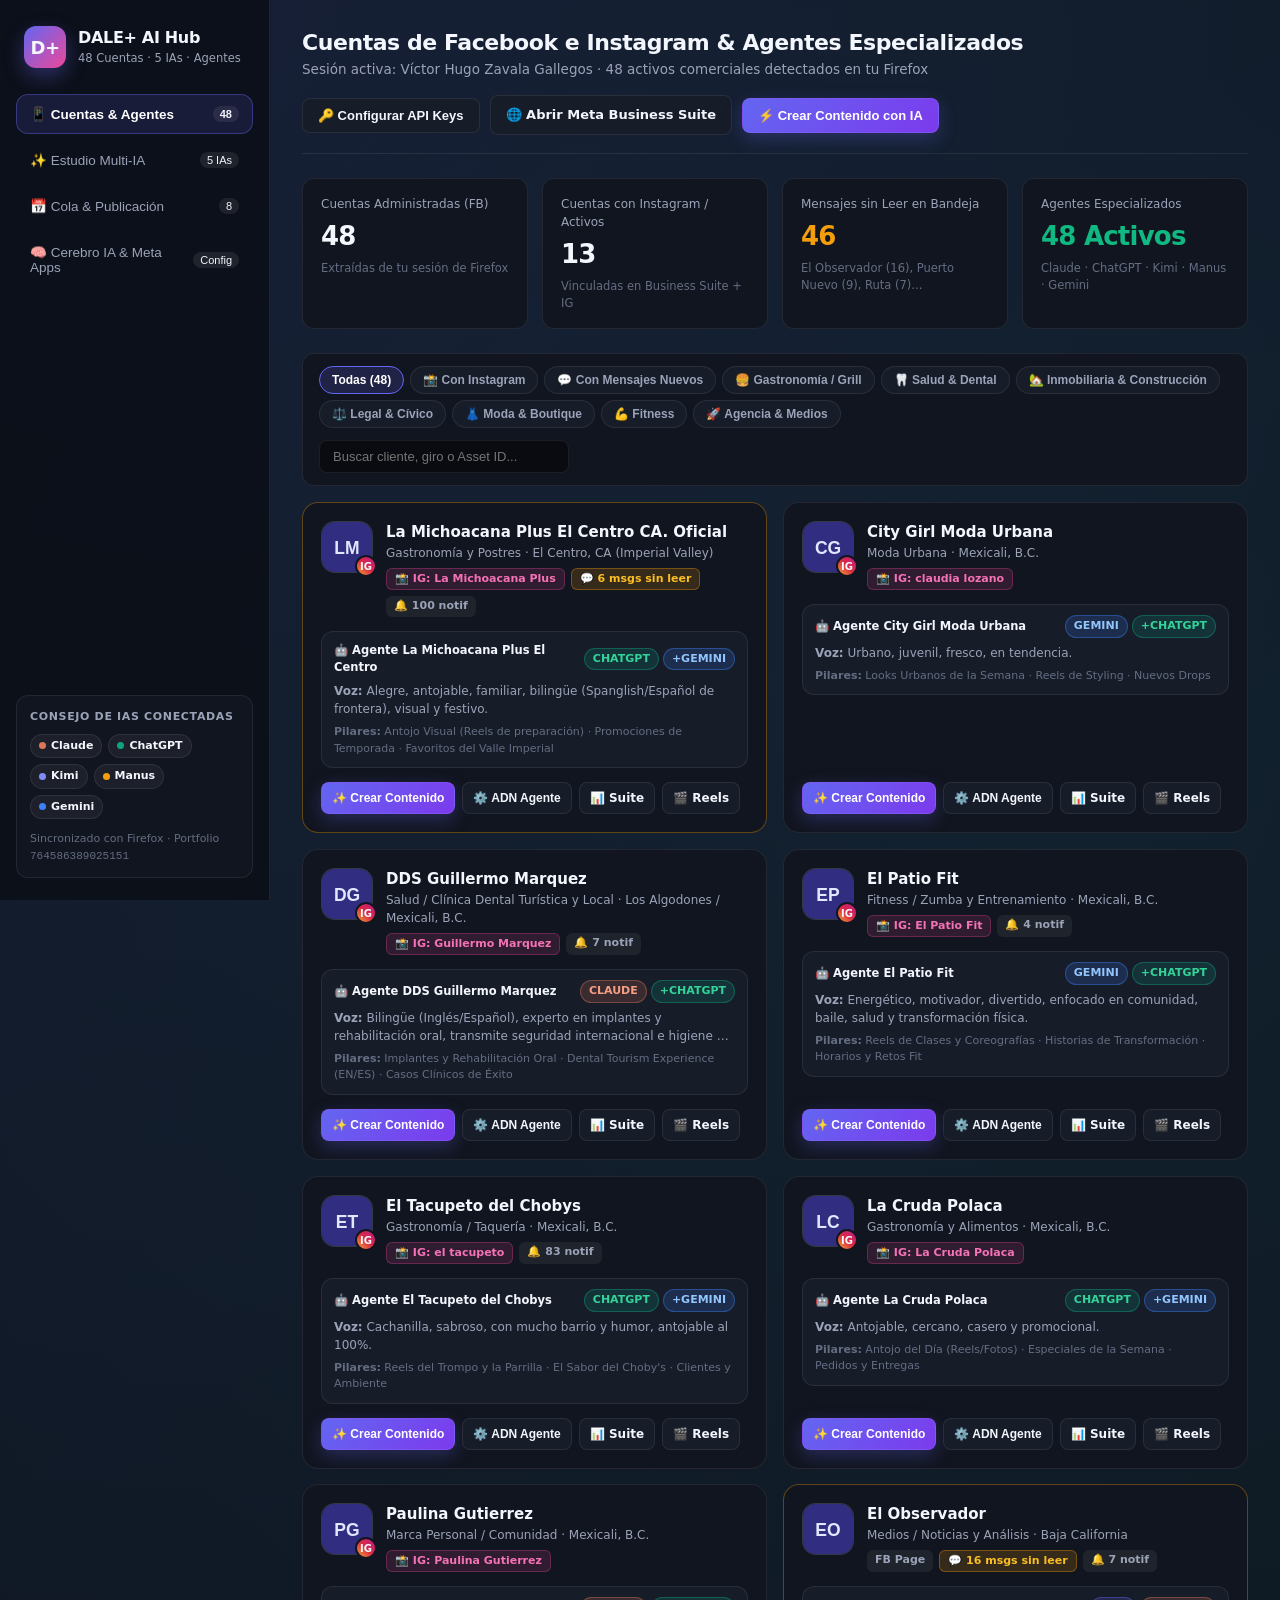
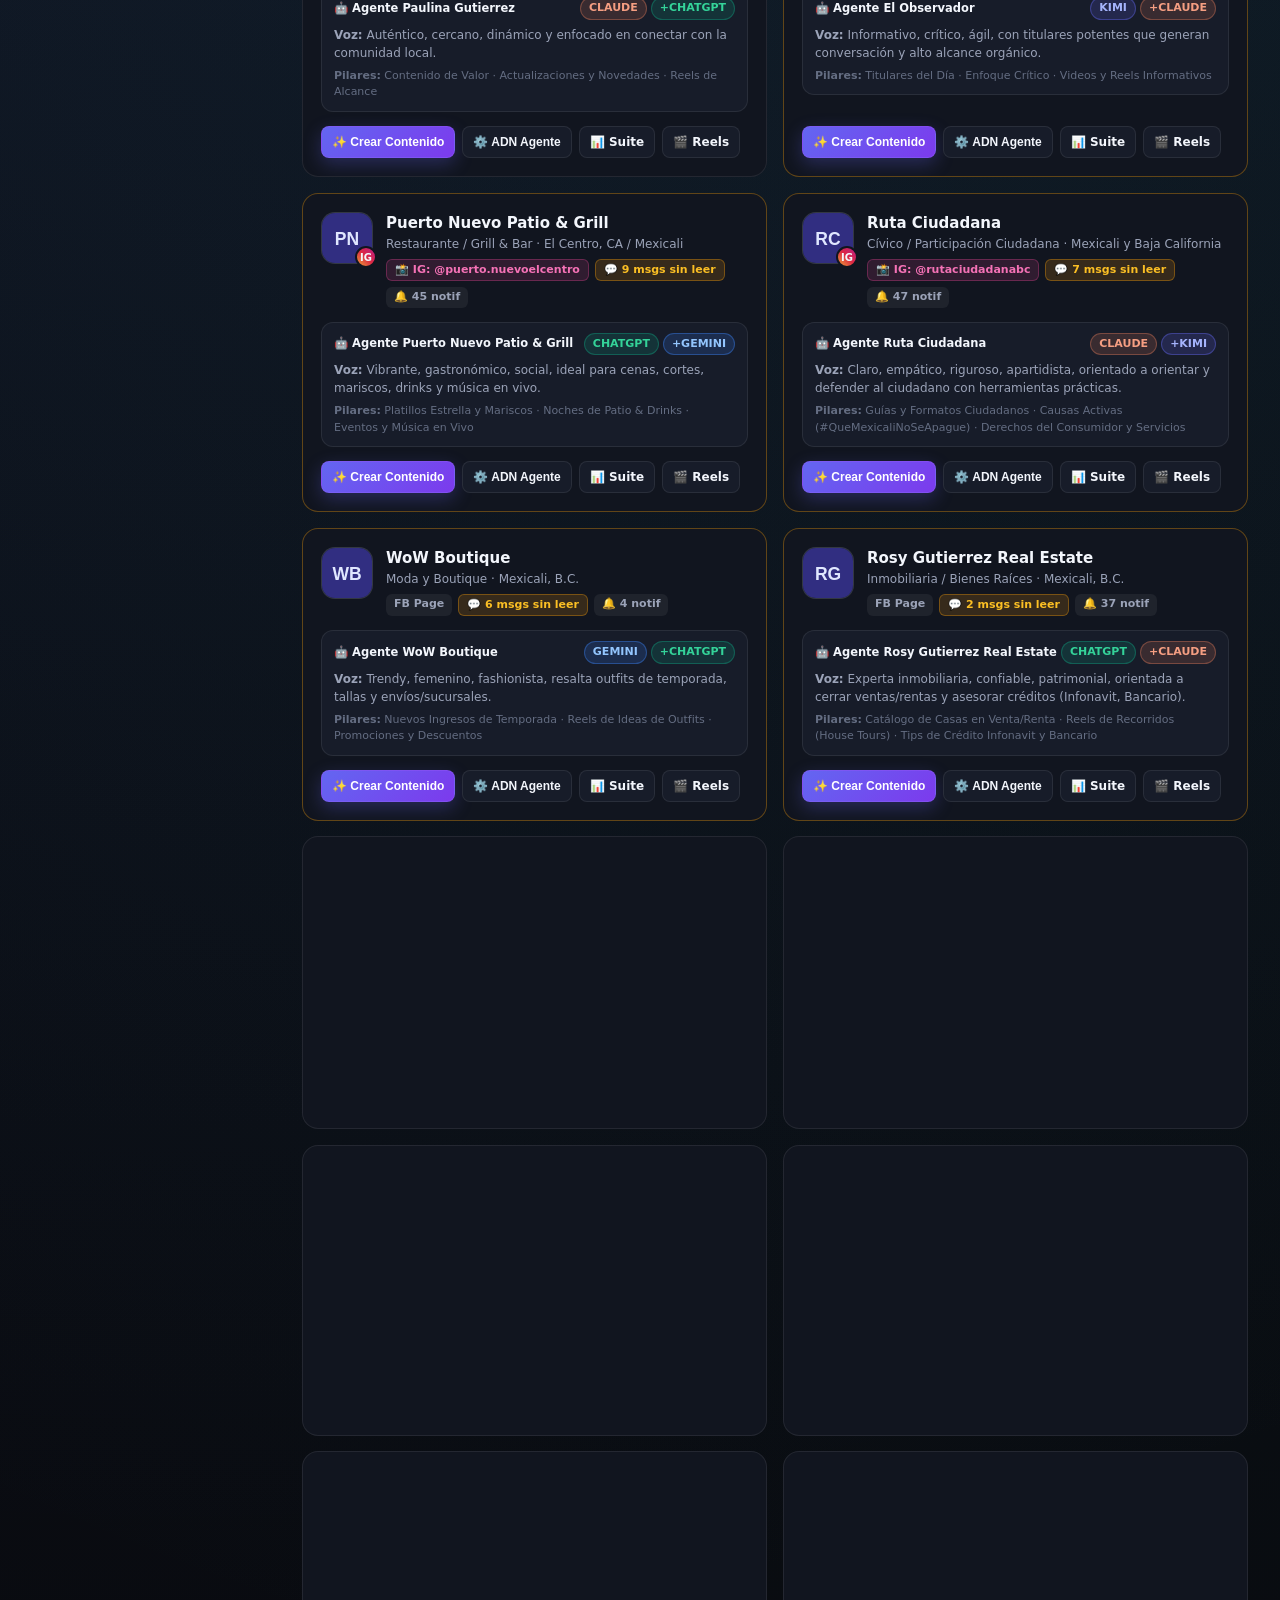
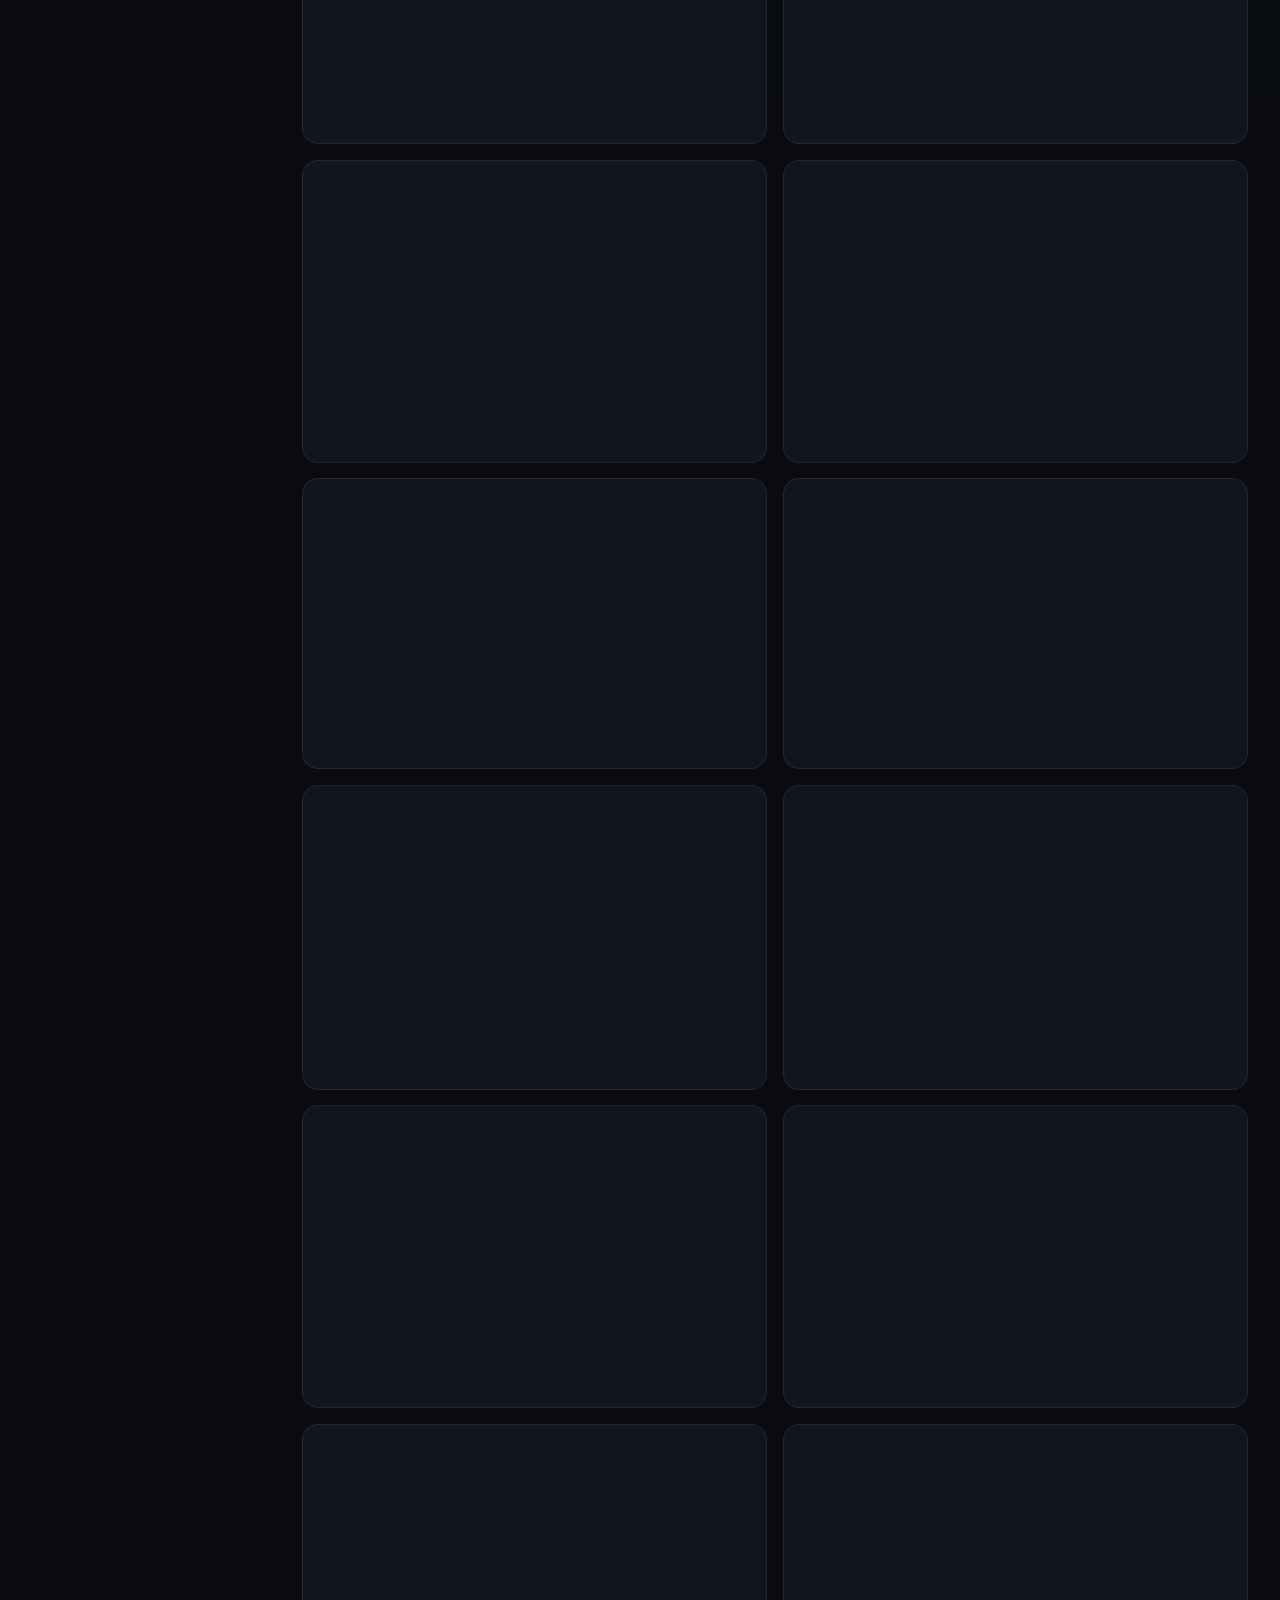
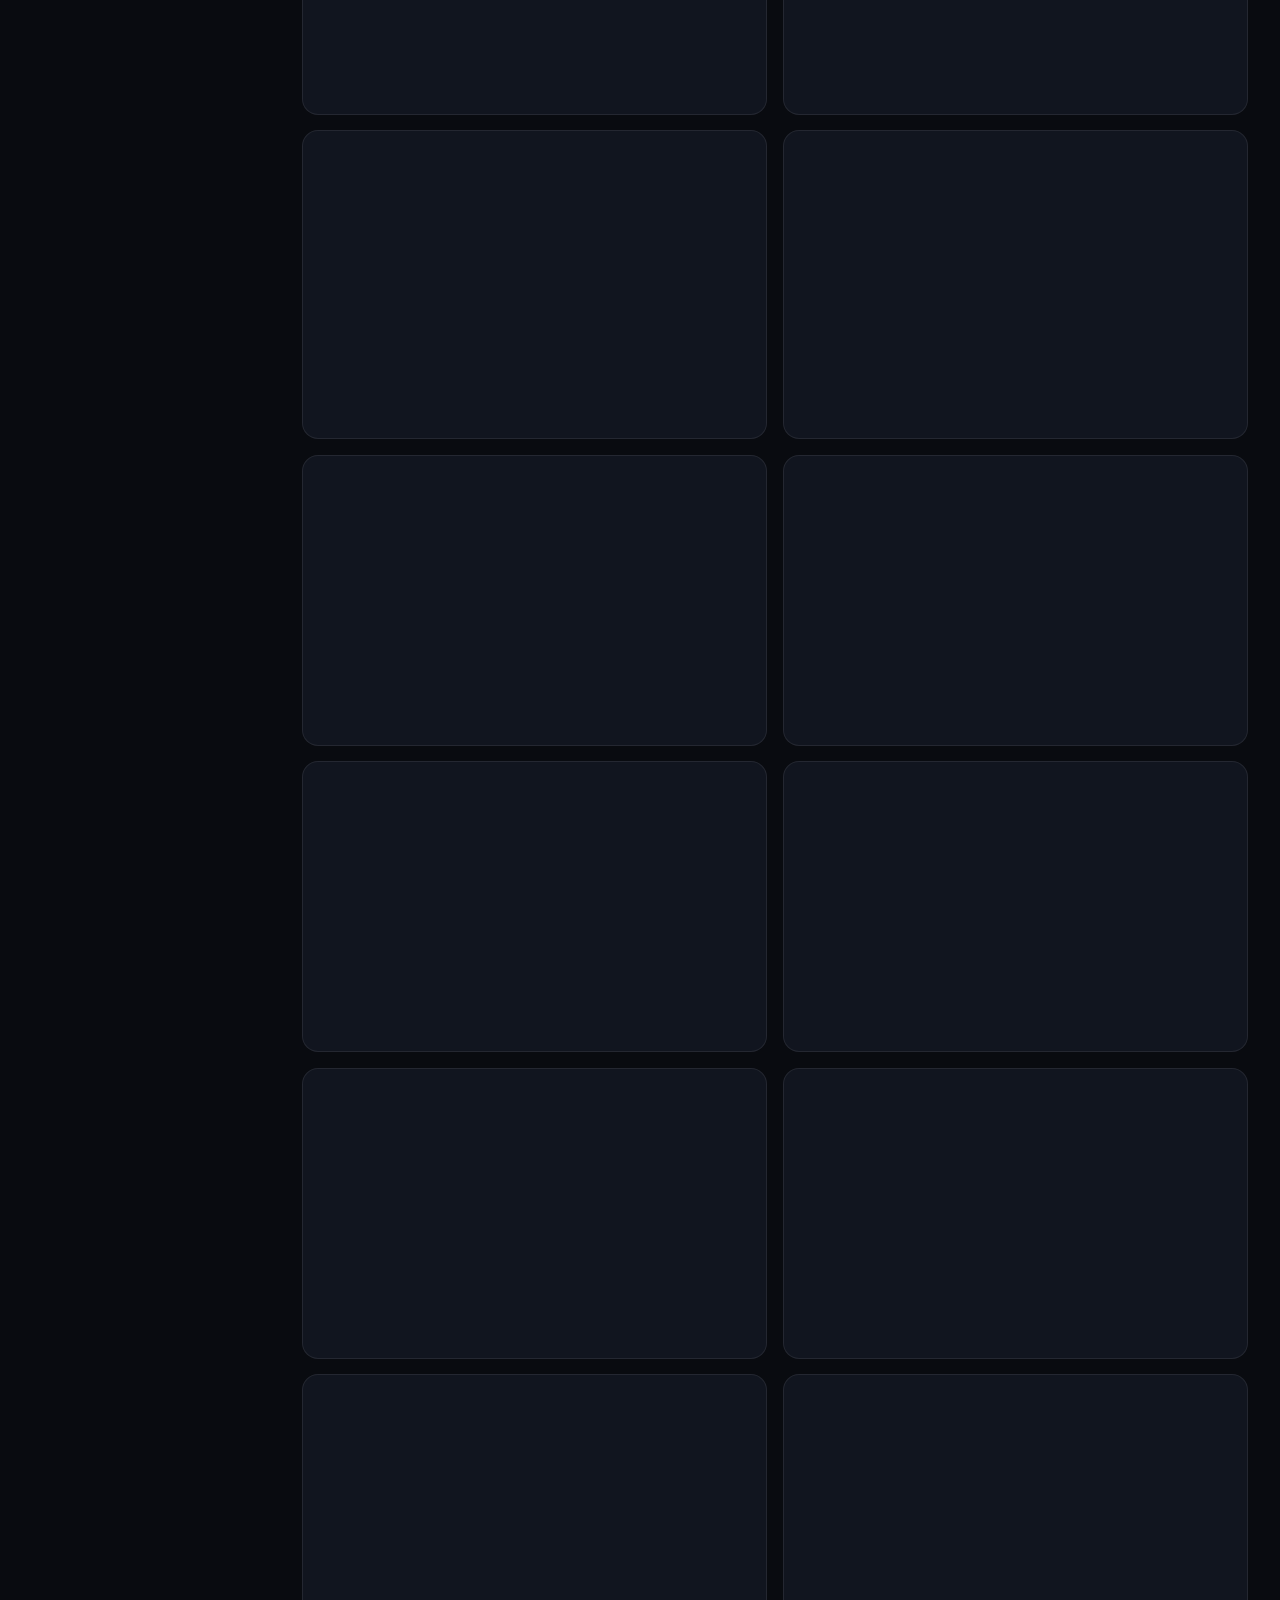
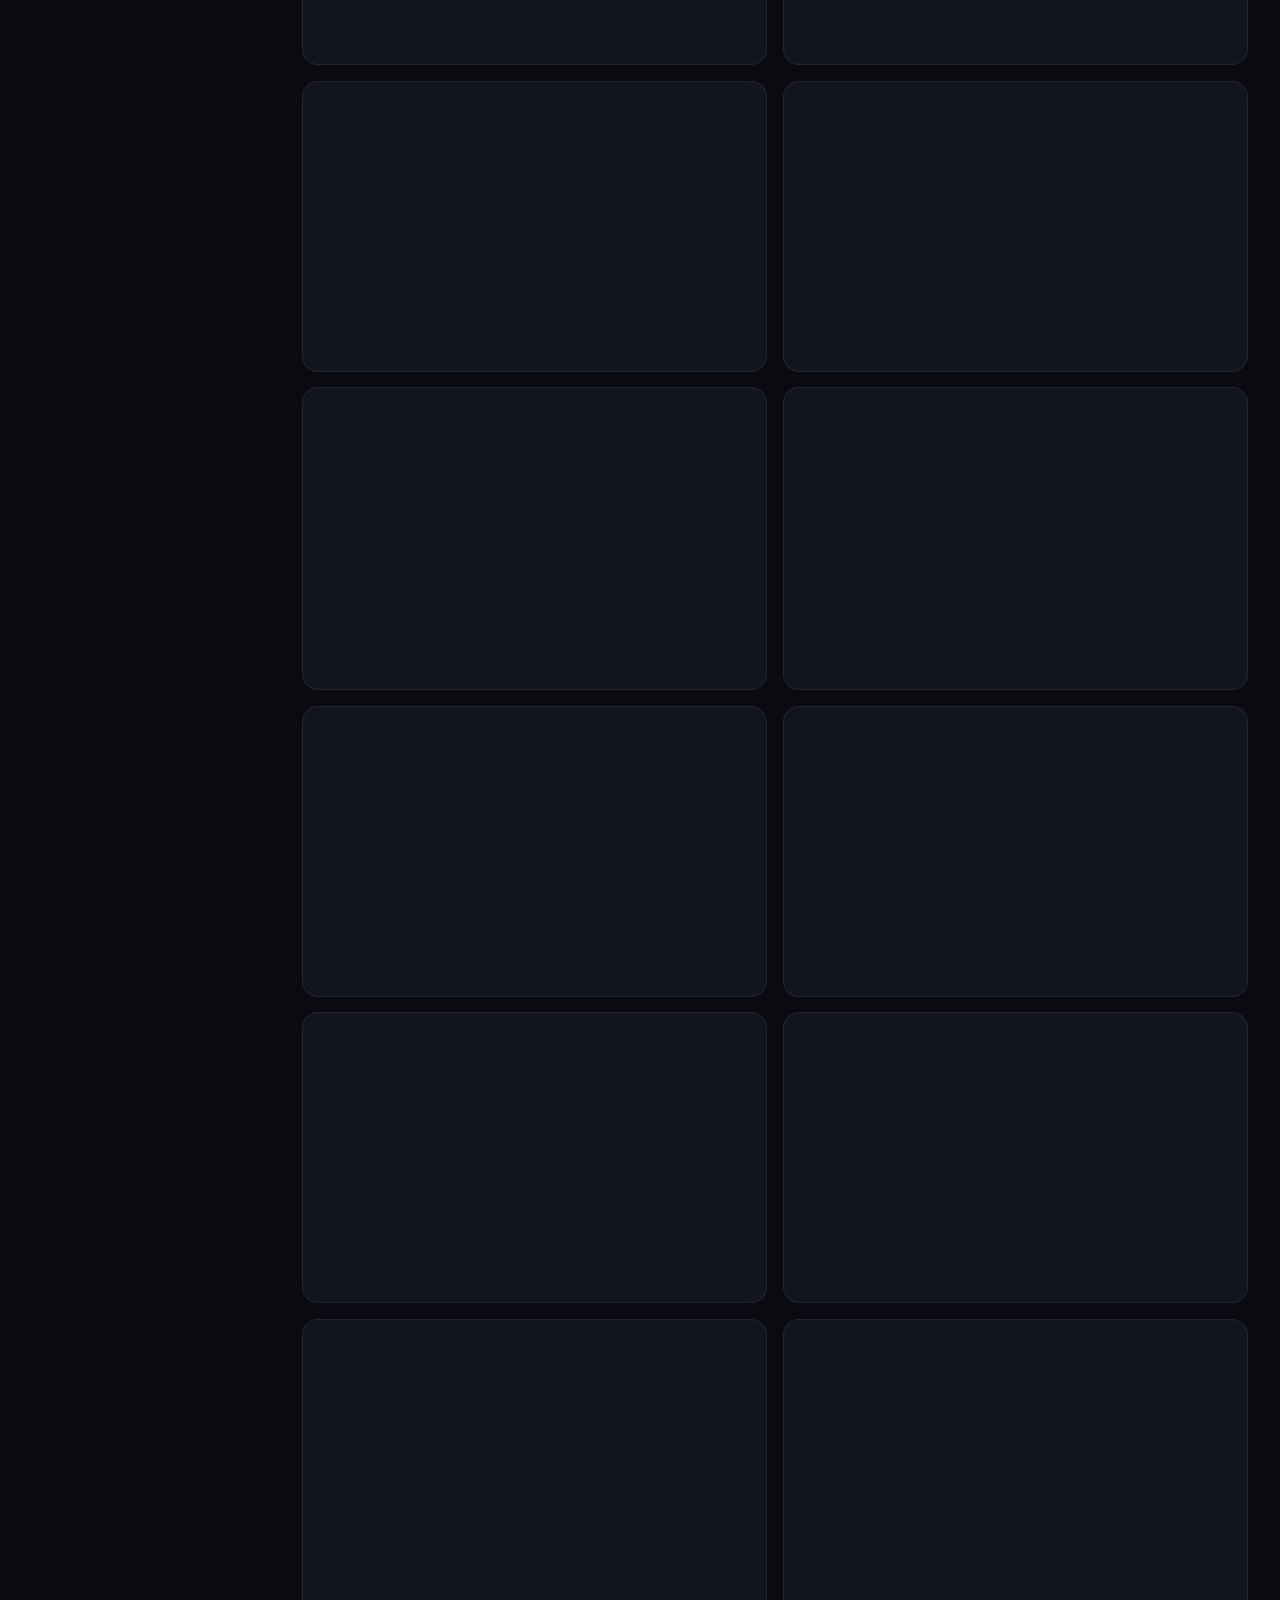
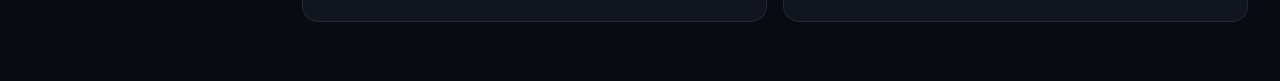
==== public/index.html @ 1f1a4750 "feat: DALE+ AI Command Center MVP (48 Meta accounts, 5 AIs, 85/15 design engine & Claude CLI)" ====
<!DOCTYPE html>
<html lang="es">
<head>
  <meta charset="UTF-8" />
  <meta name="viewport" content="width=device-width, initial-scale=1.0" />
  <title>DALE+ AI Command Center — Hub de Agentes & Meta Business Suite</title>
  <link rel="stylesheet" href="styles.css" />
</head>
<body>
  <div class="app-shell">
    <!-- Sidebar -->
    <aside class="sidebar">
      <div class="brand-header">
        <div class="brand-logo">D+</div>
        <div class="brand-title">
          <h1>DALE+ AI Hub</h1>
          <p>48 Cuentas · 5 IAs · Agentes</p>
        </div>
      </div>

      <nav class="nav-menu" aria-label="Navegación Principal">
        <button class="nav-btn active" data-tab="accounts">
          <span>📱 Cuentas & Agentes</span>
          <span class="nav-badge" id="nav-count-clients">48</span>
        </button>
        <button class="nav-btn" data-tab="studio">
          <span>✨ Estudio Multi-IA</span>
          <span class="nav-badge">5 IAs</span>
        </button>
        <button class="nav-btn" data-tab="queue">
          <span>📅 Cola & Publicación</span>
          <span class="nav-badge" id="nav-count-posts">6</span>
        </button>
        <button class="nav-btn" data-tab="ai-hub">
          <span>🧠 Cerebro IA & Meta Apps</span>
          <span class="nav-badge">Config</span>
        </button>
      </nav>

      <div class="ai-status-box">
        <div class="ai-status-title">Consejo de IAs Conectadas</div>
        <div class="ai-pill-list">
          <span class="ai-mini-pill"><span class="dot" style="background: var(--ai-claude)"></span>Claude</span>
          <span class="ai-mini-pill"><span class="dot" style="background: var(--ai-chatgpt)"></span>ChatGPT</span>
          <span class="ai-mini-pill"><span class="dot" style="background: var(--ai-kimi)"></span>Kimi</span>
          <span class="ai-mini-pill"><span class="dot" style="background: var(--ai-manus)"></span>Manus</span>
          <span class="ai-mini-pill"><span class="dot" style="background: var(--ai-gemini)"></span>Gemini</span>
        </div>
        <div style="font-size: 11px; color: var(--text-muted); margin-top: 4px;">
          Sincronizado con Firefox · Portfolio <code>764586389025151</code>
        </div>
      </div>
    </aside>

    <!-- Main Content -->
    <main class="main-area">
      <header class="topbar">
        <div class="topbar-info">
          <h2 id="view-title">Cuentas de Facebook e Instagram & Agentes Especializados</h2>
          <p id="view-subtitle">Sesión activa: Víctor Hugo Zavala Gallegos · 48 activos comerciales detectados en tu Firefox</p>
        </div>
        <div class="topbar-actions">
          <button class="btn" id="btn-open-keys">🔑 Configurar API Keys</button>
          <a class="btn" href="https://business.facebook.com/latest/home?asset_id=251061751421746" target="_blank" rel="noopener">
            🌐 Abrir Meta Business Suite
          </a>
          <button class="btn btn-primary" id="btn-quick-create">⚡ Crear Contenido con IA</button>
        </div>
      </header>

      <!-- KPI Summary -->
      <section class="kpi-grid" aria-label="Métricas del Portafolio">
        <div class="kpi-card">
          <span class="kpi-label">Cuentas Administradas (FB)</span>
          <span class="kpi-value" id="kpi-total-clients">48</span>
          <span class="kpi-sub">Extraídas de tu sesión de Firefox</span>
        </div>
        <div class="kpi-card">
          <span class="kpi-label">Cuentas con Instagram / Activos</span>
          <span class="kpi-value" id="kpi-ig-clients">14</span>
          <span class="kpi-sub">Vinculadas en Business Suite + IG</span>
        </div>
        <div class="kpi-card">
          <span class="kpi-label">Mensajes sin Leer en Bandeja</span>
          <span class="kpi-value" style="color: var(--accent-amber);" id="kpi-unseen-msgs">46</span>
          <span class="kpi-sub">El Observador (16), Puerto Nuevo (9), Ruta (7)...</span>
        </div>
        <div class="kpi-card">
          <span class="kpi-label">Agentes Especializados</span>
          <span class="kpi-value" style="color: var(--accent-emerald);">48 Activos</span>
          <span class="kpi-sub">Claude · ChatGPT · Kimi · Manus · Gemini</span>
        </div>
      </section>

      <!-- VIEW 1: ACCOUNTS & AGENTS -->
      <section id="tab-accounts" class="tab-view">
        <div class="filter-bar">
          <div class="filter-pills" id="category-filters">
            <button class="chip active" data-filter="all">Todas (48)</button>
            <button class="chip" data-filter="ig">📸 Con Instagram</button>
            <button class="chip" data-filter="msgs">💬 Con Mensajes Nuevos</button>
            <button class="chip" data-filter="Gastronomía">🍔 Gastronomía / Grill</button>
            <button class="chip" data-filter="Salud">🦷 Salud & Dental</button>
            <button class="chip" data-filter="Inmobiliaria">🏡 Inmobiliaria & Construcción</button>
            <button class="chip" data-filter="Legal">⚖️ Legal & Cívico</button>
            <button class="chip" data-filter="Moda">👗 Moda & Boutique</button>
            <button class="chip" data-filter="Fitness">💪 Fitness</button>
            <button class="chip" data-filter="Agencia">🚀 Agencia & Medios</button>
          </div>
          <input type="search" id="client-search" class="search-input" placeholder="Buscar cliente, giro o Asset ID..." />
        </div>

        <div class="clients-grid" id="clients-grid" style="margin-top: 16px;"></div>
      </section>

      <!-- VIEW 2: MULTI-AI STUDIO -->
      <section id="tab-studio" class="tab-view hidden">
        <div class="studio-grid">
          <div class="panel">
            <h3>🤖 Orquestador de Contenido Multi-Agente</h3>
            <p style="font-size: 13px; color: var(--text-secondary);">
              Cada cliente tiene su propio agente con memoria de marca, tono de voz, público en Mexicali / Imperial Valley / BC y asignación de IA líder.
            </p>

            <div class="form-group">
              <label for="studio-client-select">1. Selecciona el Cliente / Cuenta de Destino</label>
              <select id="studio-client-select" class="form-control"></select>
            </div>

            <div id="studio-agent-dna" class="agent-strip"></div>

            <div style="display: grid; grid-template-columns: 1fr 1fr; gap: 12px;">
              <div class="form-group">
                <label for="studio-ai-select">2. Motor de IA / Modo de Trabajo</label>
                <select id="studio-ai-select" class="form-control">
                  <option value="council">🌟 Consejo de las 5 IAs (Claude + ChatGPT + Kimi + Manus + Gemini)</option>
                  <option value="claude">🟠 Claude (Storytelling, Legal, Salud & Cívico)</option>
                  <option value="chatgpt">🟢 ChatGPT (Ventas Directas, Promos & Meta Ads)</option>
                  <option value="kimi">🟣 Kimi (Investigación Local, Datos & Noticias)</option>
                  <option value="manus">🟡 Manus (Ejecución Autónoma & Secuencias)</option>
                  <option value="gemini">🔵 Gemini (Guion de Reels, Dirección Visual & Multimodal)</option>
                </select>
              </div>
              <div class="form-group">
                <label for="studio-format-select">3. Formato de Publicación</label>
                <select id="studio-format-select" class="form-control">
                  <option value="Reel + Post">🎬 Reel Vertical (9:16) + Copy FB/IG</option>
                  <option value="Carrusel Educativo">📑 Carrusel Educativo (4:5)</option>
                  <option value="Post de Venta Directa">🔥 Post de Venta Directa + CTA</option>
                  <option value="Campaña Meta Ads">📣 Anuncio Meta Ads (Alto CTR)</option>
                  <option value="Historia Interactiva">📲 Secuencia de 3 Historias</option>
                </select>
              </div>
            </div>

            <div class="form-group">
              <label for="studio-topic-input">4. Tema, Promoción o Instrucción para el Agente (Opcional)</label>
              <textarea id="studio-topic-input" class="form-control" placeholder="Ej: Promoción 2x1 en mangonadas hoy en El Centro CA, o Guía sobre apagones en Mexicali, o Casa en venta con crédito Infonavit... (Si lo dejas vacío, el agente elegirá un pilar estratégico automáticamente)"></textarea>
            </div>

            <div style="display: flex; flex-wrap: wrap; gap: 10px;">
              <button class="btn btn-primary" id="btn-generate-post">✨ Generar Publicación con Agente</button>
              <button class="btn btn-emerald" id="btn-generate-week">📅 Generar Parrilla Semanal (5 Posts)</button>
              <button class="btn" id="btn-edit-current-agent">⚙️ Editar ADN de este Agente</button>
            </div>
          </div>

          <!-- Live Preview Panel -->
          <div class="panel" id="studio-preview-panel">
            <h3>👁️ Vista Previa & Aportación de las 5 IAs</h3>
            <div id="studio-preview-content" style="display: flex; flex-direction: column; gap: 14px;">
              <p style="color: var(--text-secondary); font-size: 13.5px;">
                Selecciona un cliente y haz clic en <strong>"Generar Publicación con Agente"</strong> para ver la propuesta completa de copy, guion visual y desglose del Consejo de las 5 IAs.
              </p>
            </div>
          </div>
        </div>
      </section>

      <!-- VIEW 3: QUEUE & PUBLISHING KANBAN -->
      <section id="tab-queue" class="tab-view hidden">
        <div class="filter-bar" style="margin-bottom: 16px;">
          <div>
            <strong>Flujo de Aprobación y Publicación Directa en Meta Business Suite</strong>
            <p style="font-size: 12px; color: var(--text-secondary);">
              Revisa los contenidos creados por tus agentes, aprueba en 1 clic o abre el compositor directo de Facebook/Instagram con el copy copiado.
            </p>
          </div>
          <select id="queue-client-filter" class="form-control" style="min-width: 240px;">
            <option value="all">Todos los Clientes (48)</option>
          </select>
        </div>

        <div class="kanban-board" id="kanban-board"></div>
      </section>

      <!-- VIEW 4: AI BRAIN & META APPS -->
      <section id="tab-ai-hub" class="tab-view hidden">
        <div class="studio-grid">
          <div class="panel">
            <h3>🧠 Arquitectura de tus 5 IAs</h3>
            <p style="font-size: 13px; color: var(--text-secondary);">
              Cada IA tiene un rol especializado dentro de tu agencia y colabora con los 48 agentes de clientes.
            </p>
            <div id="ai-engines-list" style="display: flex; flex-direction: column; gap: 12px;"></div>
          </div>

          <div class="panel">
            <h3>🌐 Apps de Meta for Developers & Business Portfolio (Firefox)</h3>
            <p style="font-size: 13px; color: var(--text-secondary);">
              Detectamos estas aplicaciones vinculadas a tu Business Manager (<code>764586389025151</code>) y cuenta publicitaria (<code>345341053347300</code>):
            </p>
            <div id="meta-apps-list" style="display: flex; flex-direction: column; gap: 10px;"></div>
          </div>
        </div>
      </section>
    </main>
  </div>

  <!-- MODAL 1: EDIT CLIENT AGENT DNA -->
  <dialog id="modal-agent" class="modal" closedby="any">
    <form method="dialog" id="form-agent" style="display: flex; flex-direction: column; gap: 14px;">
      <div style="display: flex; justify-content: space-between; align-items: center;">
        <h3 id="modal-agent-title">Configurar Agente Especializado</h3>
        <button type="button" class="btn btn-sm" id="btn-close-agent-modal">✕</button>
      </div>
      <input type="hidden" id="edit-agent-client-id" />

      <div style="display: grid; grid-template-columns: 1fr 1fr; gap: 12px;">
        <div class="form-group">
          <label for="edit-agent-primary-ai">IA Principal del Agente</label>
          <select id="edit-agent-primary-ai" class="form-control">
            <option value="claude">Claude (Anthropic)</option>
            <option value="chatgpt">ChatGPT (OpenAI)</option>
            <option value="kimi">Kimi (Moonshot AI)</option>
            <option value="manus">Manus (Autónomo)</option>
            <option value="gemini">Gemini (Google Core)</option>
          </select>
        </div>
        <div class="form-group">
          <label for="edit-agent-secondary-ai">IA de Apoyo / Co-Piloto</label>
          <select id="edit-agent-secondary-ai" class="form-control">
            <option value="gemini">Gemini (Google Core)</option>
            <option value="claude">Claude (Anthropic)</option>
            <option value="chatgpt">ChatGPT (OpenAI)</option>
            <option value="kimi">Kimi (Moonshot AI)</option>
            <option value="manus">Manus (Autónomo)</option>
          </select>
        </div>
      </div>

      <div class="form-group">
        <label for="edit-agent-voice">Tono de Voz y Personalidad de Marca</label>
        <input type="text" id="edit-agent-voice" class="form-control" />
      </div>

      <div class="form-group">
        <label for="edit-agent-audience">Público Objetivo y Plaza</label>
        <input type="text" id="edit-agent-audience" class="form-control" />
      </div>

      <div class="form-group">
        <label for="edit-agent-pillars">Pilares de Contenido (separados por coma)</label>
        <input type="text" id="edit-agent-pillars" class="form-control" />
      </div>

      <div class="form-group">
        <label for="edit-agent-cta">Llamado a la Acción (CTA) por Defecto</label>
        <input type="text" id="edit-agent-cta" class="form-control" />
      </div>

      <div class="form-group">
        <label for="edit-agent-prompt">System Prompt del Agente (Instrucción Maestra)</label>
        <textarea id="edit-agent-prompt" class="form-control"></textarea>
      </div>

      <div style="display: flex; justify-content: flex-end; gap: 10px; margin-top: 6px;">
        <button type="button" class="btn" id="btn-cancel-agent">Cancelar</button>
        <button type="submit" class="btn btn-primary">💾 Guardar Especialización del Agente</button>
      </div>
    </form>
  </dialog>

  <!-- MODAL 2: API KEYS CONFIGURATION -->
  <dialog id="modal-keys" class="modal" closedby="any">
    <form method="dialog" id="form-keys" style="display: flex; flex-direction: column; gap: 14px;">
      <div style="display: flex; justify-content: space-between; align-items: center;">
        <h3>🔑 Conectar API Keys (Claude, ChatGPT, Kimi, Manus, Gemini & Meta)</h3>
        <button type="button" class="btn btn-sm" id="btn-close-keys-modal">✕</button>
      </div>
      <p style="font-size: 12.5px; color: var(--text-secondary);">
        El MVP ya incluye generación inteligente pre-entrenada para tus 48 cuentas. Si agregas tus llaves API aquí, el servidor hará llamadas en vivo a cada modelo y a Meta Graph API.
      </p>

      <div class="form-group">
        <label for="key-claude">Claude API Key (<code>ANTHROPIC_API_KEY</code>)</label>
        <input type="password" id="key-claude" class="form-control" placeholder="sk-ant-api03-..." />
      </div>
      <div class="form-group">
        <label for="key-openai">ChatGPT / OpenAI API Key (<code>OPENAI_API_KEY</code>)</label>
        <input type="password" id="key-openai" class="form-control" placeholder="sk-proj-..." />
      </div>
      <div class="form-group">
        <label for="key-kimi">Kimi / Moonshot AI Key (<code>MOONSHOT_API_KEY</code>)</label>
        <input type="password" id="key-kimi" class="form-control" placeholder="sk-..." />
      </div>
      <div class="form-group">
        <label for="key-gemini">Google Gemini API Key (<code>GEMINI_API_KEY</code>)</label>
        <input type="password" id="key-gemini" class="form-control" placeholder="AIzaSy..." />
      </div>
      <div class="form-group">
        <label for="key-manus">Manus API / Webhook URL (<code>MANUS_API_KEY</code>)</label>
        <input type="password" id="key-manus" class="form-control" placeholder="manus-..." />
      </div>
      <div class="form-group">
        <label for="key-meta">Meta Graph API System User / Page Token (<code>META_ACCESS_TOKEN</code>)</label>
        <input type="password" id="key-meta" class="form-control" placeholder="EAAN..." />
      </div>

      <div style="display: flex; justify-content: flex-end; gap: 10px; margin-top: 6px;">
        <button type="button" class="btn" id="btn-cancel-keys">Cerrar</button>
        <button type="submit" class="btn btn-primary">💾 Guardar Credenciales Localmente</button>
      </div>
    </form>
  </dialog>

  <div id="toast" class="toast hidden"></div>
  <script src="data_bundle.js"></script>
  <script src="app.js"></script>
</body>
</html>
---- public/styles.css ----
:root {
  color-scheme: dark;
  --bg-base: #090b10;
  --bg-surface: #11151f;
  --bg-elevated: #171c29;
  --bg-glass: rgba(23, 28, 41, 0.82);
  --border-subtle: rgba(255, 255, 255, 0.08);
  --border-highlight: rgba(99, 102, 241, 0.45);
  --text-primary: #f3f6fc;
  --text-secondary: #9ba3b8;
  --text-muted: #646d82;
  --accent-primary: #6366f1;
  --accent-secondary: #8b5cf6;
  --accent-emerald: #10b981;
  --accent-amber: #f59e0b;
  --accent-rose: #f43f5e;
  --accent-sky: #0ea5e9;
  --ai-claude: #d97757;
  --ai-chatgpt: #10a37f;
  --ai-kimi: #818cf8;
  --ai-manus: #f59e0b;
  --ai-gemini: #3b82f6;
  --radius-sm: 8px;
  --radius-md: 12px;
  --radius-lg: 16px;
  --shadow-lg: 0 18px 40px -12px rgba(0, 0, 0, 0.65);
}

* {
  box-sizing: border-box;
  margin: 0;
  padding: 0;
}

body {
  font-family: -apple-system, BlinkMacSystemFont, "SF Pro Display", "Inter", system-ui, sans-serif;
  background: radial-gradient(circle at 15% 0%, rgba(99, 102, 241, 0.14), transparent 40%),
              radial-gradient(circle at 85% 10%, rgba(16, 163, 127, 0.10), transparent 35%),
              var(--bg-base);
  color: var(--text-primary);
  min-height: 100vh;
  line-height: 1.5;
  overflow-x: hidden;
}

/* Layout Shell */
.app-shell {
  display: grid;
  grid-template-columns: 270px 1fr;
  min-height: 100vh;
}

@media (max-width: 980px) {
  .app-shell {
    grid-template-columns: 1fr;
  }
}

/* Sidebar */
.sidebar {
  background: rgba(13, 16, 24, 0.92);
  border-right: 1px solid var(--border-subtle);
  padding: 22px 16px;
  display: flex;
  flex-direction: column;
  gap: 22px;
  position: sticky;
  top: 0;
  height: 100vh;
}

.brand-header {
  display: flex;
  align-items: center;
  gap: 12px;
  padding: 4px 8px;
}

.brand-logo {
  width: 42px;
  height: 42px;
  border-radius: 12px;
  background: linear-gradient(135deg, #6366f1, #ec4899);
  display: grid;
  place-items: center;
  font-weight: 800;
  font-size: 18px;
  letter-spacing: -0.5px;
  box-shadow: 0 8px 20px rgba(99, 102, 241, 0.35);
}

.brand-title h1 {
  font-size: 16px;
  font-weight: 700;
  letter-spacing: -0.02em;
}

.brand-title p {
  font-size: 11.5px;
  color: var(--text-secondary);
}

.nav-menu {
  display: flex;
  flex-direction: column;
  gap: 6px;
}

.nav-btn {
  display: flex;
  align-items: center;
  justify-content: space-between;
  gap: 10px;
  width: 100%;
  padding: 11px 13px;
  border-radius: var(--radius-md);
  border: 1px solid transparent;
  background: transparent;
  color: var(--text-secondary);
  font-size: 13.5px;
  font-weight: 500;
  cursor: pointer;
  transition: all 0.18s ease;
  text-align: left;
}

.nav-btn:hover {
  background: rgba(255, 255, 255, 0.04);
  color: var(--text-primary);
}

.nav-btn.active {
  background: rgba(99, 102, 241, 0.15);
  color: #fff;
  border-color: rgba(99, 102, 241, 0.4);
  font-weight: 600;
}

.nav-badge {
  font-size: 11px;
  padding: 2px 7px;
  border-radius: 99px;
  background: rgba(255, 255, 255, 0.08);
  color: var(--text-primary);
}

.ai-status-box {
  margin-top: auto;
  background: var(--bg-surface);
  border: 1px solid var(--border-subtle);
  border-radius: var(--radius-md);
  padding: 13px;
  display: flex;
  flex-direction: column;
  gap: 8px;
}

.ai-status-title {
  font-size: 11px;
  text-transform: uppercase;
  letter-spacing: 0.06em;
  color: var(--text-secondary);
  font-weight: 700;
}

.ai-pill-list {
  display: flex;
  flex-wrap: wrap;
  gap: 6px;
}

.ai-mini-pill {
  display: inline-flex;
  align-items: center;
  gap: 5px;
  font-size: 11px;
  padding: 3px 8px;
  border-radius: 99px;
  background: rgba(255, 255, 255, 0.05);
  border: 1px solid rgba(255, 255, 255, 0.08);
  font-weight: 600;
}

.dot {
  width: 7px;
  height: 7px;
  border-radius: 50%;
}

/* Main Content */
.main-area {
  padding: 26px 32px 60px;
  display: flex;
  flex-direction: column;
  gap: 24px;
  max-width: 1520px;
}

.topbar {
  display: flex;
  flex-wrap: wrap;
  align-items: center;
  justify-content: space-between;
  gap: 16px;
  padding-bottom: 18px;
  border-bottom: 1px solid var(--border-subtle);
}

.topbar-info h2 {
  font-size: 22px;
  font-weight: 700;
  letter-spacing: -0.02em;
}

.topbar-info p {
  color: var(--text-secondary);
  font-size: 13.5px;
}

.topbar-actions {
  display: flex;
  align-items: center;
  gap: 10px;
}

/* Buttons */
.btn {
  display: inline-flex;
  align-items: center;
  justify-content: center;
  gap: 7px;
  padding: 9px 15px;
  border-radius: var(--radius-sm);
  font-size: 13px;
  font-weight: 600;
  border: 1px solid var(--border-subtle);
  background: var(--bg-elevated);
  color: var(--text-primary);
  cursor: pointer;
  text-decoration: none;
  transition: all 0.16s ease;
}

.btn:hover {
  border-color: rgba(255, 255, 255, 0.22);
  transform: translateY(-1px);
}

.btn-primary {
  background: linear-gradient(135deg, #6366f1, #7c3aed);
  border-color: rgba(139, 92, 246, 0.5);
  color: #fff;
  box-shadow: 0 6px 18px rgba(99, 102, 241, 0.28);
}

.btn-primary:hover {
  filter: brightness(1.08);
}

.btn-emerald {
  background: rgba(16, 185, 129, 0.16);
  border-color: rgba(16, 185, 129, 0.4);
  color: #34d399;
}

.btn-sm {
  padding: 6px 10px;
  font-size: 12px;
}

/* KPI Grid */
.kpi-grid {
  display: grid;
  grid-template-columns: repeat(auto-fit, minmax(210px, 1fr));
  gap: 14px;
}

.kpi-card {
  background: var(--bg-surface);
  border: 1px solid var(--border-subtle);
  border-radius: var(--radius-md);
  padding: 16px 18px;
  display: flex;
  flex-direction: column;
  gap: 4px;
}

.kpi-label {
  font-size: 12px;
  color: var(--text-secondary);
  font-weight: 500;
}

.kpi-value {
  font-size: 26px;
  font-weight: 800;
  letter-spacing: -0.03em;
}

.kpi-sub {
  font-size: 11.5px;
  color: var(--text-muted);
}

/* Filter Bar */
.filter-bar {
  display: flex;
  flex-wrap: wrap;
  align-items: center;
  justify-content: space-between;
  gap: 12px;
  background: var(--bg-surface);
  border: 1px solid var(--border-subtle);
  padding: 12px 16px;
  border-radius: var(--radius-md);
}

.filter-pills {
  display: flex;
  flex-wrap: wrap;
  gap: 6px;
}

.chip {
  padding: 6px 12px;
  border-radius: 99px;
  font-size: 12px;
  font-weight: 600;
  border: 1px solid var(--border-subtle);
  background: var(--bg-elevated);
  color: var(--text-secondary);
  cursor: pointer;
  transition: all 0.15s ease;
}

.chip:hover,
.chip.active {
  background: rgba(99, 102, 241, 0.18);
  color: #fff;
  border-color: var(--accent-primary);
}

.search-input {
  background: var(--bg-base);
  border: 1px solid var(--border-subtle);
  color: var(--text-primary);
  padding: 8px 13px;
  border-radius: var(--radius-sm);
  font-size: 13px;
  min-width: 250px;
}

/* Clients Grid with Container Queries & Content Visibility */
.clients-grid {
  display: grid;
  grid-template-columns: repeat(auto-fill, minmax(335px, 1fr));
  gap: 16px;
}

.client-card {
  container-type: inline-size;
  content-visibility: auto;
  contain-intrinsic-size: 260px;
  background: var(--bg-surface);
  border: 1px solid var(--border-subtle);
  border-radius: var(--radius-lg);
  padding: 18px;
  display: flex;
  flex-direction: column;
  gap: 14px;
  transition: border-color 0.2s ease, transform 0.2s ease;
}

.client-card:hover {
  border-color: rgba(99, 102, 241, 0.45);
  transform: translateY(-2px);
}

.client-card:has(.msg-alert) {
  border-color: rgba(245, 158, 11, 0.35);
}

.client-top {
  display: flex;
  align-items: flex-start;
  gap: 13px;
}

.avatar-wrap {
  position: relative;
  width: 52px;
  height: 52px;
  flex-shrink: 0;
}

.client-avatar {
  width: 52px;
  height: 52px;
  border-radius: 14px;
  object-fit: cover;
  background: var(--bg-elevated);
  border: 1px solid rgba(255, 255, 255, 0.12);
}

.ig-sub-avatar {
  position: absolute;
  bottom: -4px;
  right: -4px;
  width: 22px;
  height: 22px;
  border-radius: 50%;
  border: 2px solid var(--bg-surface);
  background: linear-gradient(45deg, #f09433, #e6683c, #dc2743, #cc2366, #bc1888);
  display: grid;
  place-items: center;
  font-size: 10px;
  font-weight: 700;
}

.client-meta {
  flex: 1;
  min-width: 0;
}

.client-name {
  font-size: 15px;
  font-weight: 700;
  white-space: nowrap;
  overflow: hidden;
  text-overflow: ellipsis;
}

.client-cat {
  font-size: 12px;
  color: var(--text-secondary);
}

.badge-row {
  display: flex;
  flex-wrap: wrap;
  gap: 6px;
  margin-top: 6px;
}

.tag {
  font-size: 11px;
  font-weight: 600;
  padding: 2px 8px;
  border-radius: 6px;
  background: rgba(255, 255, 255, 0.06);
  color: var(--text-secondary);
}

.tag.ig-linked {
  background: rgba(236, 72, 153, 0.14);
  color: #f472b6;
  border: 1px solid rgba(236, 72, 153, 0.3);
}

.tag.msg-alert {
  background: rgba(245, 158, 11, 0.16);
  color: #fbbf24;
  border: 1px solid rgba(245, 158, 11, 0.35);
}

.agent-strip {
  background: var(--bg-elevated);
  border: 1px solid var(--border-subtle);
  border-radius: var(--radius-md);
  padding: 10px 12px;
  display: flex;
  flex-direction: column;
  gap: 6px;
}

.agent-strip-header {
  display: flex;
  align-items: center;
  justify-content: space-between;
  font-size: 11.5px;
  font-weight: 700;
}

.agent-voice-preview {
  font-size: 12px;
  color: var(--text-secondary);
  display: -webkit-box;
  -webkit-line-clamp: 2;
  -webkit-box-orient: vertical;
  overflow: hidden;
}

.ai-badge {
  display: inline-flex;
  align-items: center;
  gap: 4px;
  padding: 2px 8px;
  border-radius: 99px;
  font-size: 11px;
  font-weight: 700;
  text-transform: uppercase;
}

.ai-claude { background: rgba(217, 119, 87, 0.18); color: #f59e82; border: 1px solid rgba(217, 119, 87, 0.4); }
.ai-chatgpt { background: rgba(16, 163, 127, 0.18); color: #34d399; border: 1px solid rgba(16, 163, 127, 0.4); }
.ai-kimi { background: rgba(99, 102, 241, 0.18); color: #a5b4fc; border: 1px solid rgba(99, 102, 241, 0.4); }
.ai-manus { background: rgba(245, 158, 11, 0.18); color: #fcd34d; border: 1px solid rgba(245, 158, 11, 0.4); }
.ai-gemini { background: rgba(59, 130, 246, 0.18); color: #93c5fd; border: 1px solid rgba(59, 130, 246, 0.4); }

.card-actions {
  display: flex;
  flex-wrap: wrap;
  gap: 7px;
  margin-top: auto;
}

/* Studio Layout */
.studio-grid {
  display: grid;
  grid-template-columns: 1.05fr 1fr;
  gap: 22px;
}

@media (max-width: 1100px) {
  .studio-grid {
    grid-template-columns: 1fr;
  }
}

.panel {
  background: var(--bg-surface);
  border: 1px solid var(--border-subtle);
  border-radius: var(--radius-lg);
  padding: 22px;
  display: flex;
  flex-direction: column;
  gap: 16px;
}

.panel h3 {
  font-size: 16.5px;
  font-weight: 700;
}

.form-group {
  display: flex;
  flex-direction: column;
  gap: 6px;
}

.form-group label {
  font-size: 12.5px;
  font-weight: 600;
  color: var(--text-secondary);
}

.form-control {
  background: var(--bg-base);
  border: 1px solid var(--border-subtle);
  border-radius: var(--radius-sm);
  padding: 10px 12px;
  color: var(--text-primary);
  font-size: 13.5px;
  font-family: inherit;
}

textarea.form-control {
  min-height: 110px;
  resize: vertical;
}

.council-box {
  background: var(--bg-elevated);
  border: 1px solid var(--border-subtle);
  border-radius: var(--radius-md);
  padding: 14px;
  display: flex;
  flex-direction: column;
  gap: 8px;
}

.council-item {
  display: flex;
  align-items: flex-start;
  gap: 8px;
  font-size: 12.5px;
  color: var(--text-secondary);
}

/* Kanban Queue */
.kanban-board {
  display: grid;
  grid-template-columns: repeat(auto-fit, minmax(310px, 1fr));
  gap: 16px;
}

.kanban-col {
  background: var(--bg-surface);
  border: 1px solid var(--border-subtle);
  border-radius: var(--radius-lg);
  padding: 16px;
  display: flex;
  flex-direction: column;
  gap: 12px;
}

.kanban-col-header {
  display: flex;
  align-items: center;
  justify-content: space-between;
  font-size: 13.5px;
  font-weight: 700;
  padding-bottom: 10px;
  border-bottom: 1px solid var(--border-subtle);
}

.post-card {
  background: var(--bg-elevated);
  border: 1px solid var(--border-subtle);
  border-radius: var(--radius-md);
  padding: 14px;
  display: flex;
  flex-direction: column;
  gap: 10px;
}

.post-copy-preview {
  font-size: 12.5px;
  color: var(--text-primary);
  white-space: pre-wrap;
  background: rgba(0, 0, 0, 0.25);
  padding: 10px;
  border-radius: var(--radius-sm);
  max-height: 180px;
  overflow-y: auto;
}

/* Native <dialog> with @starting-style */
dialog.modal {
  margin: auto;
  width: min(680px, 92vw);
  background: var(--bg-surface);
  color: var(--text-primary);
  border: 1px solid var(--border-highlight);
  border-radius: var(--radius-lg);
  padding: 24px;
  box-shadow: var(--shadow-lg);
  opacity: 1;
  transform: scale(1);
  transition: opacity 0.2s ease, transform 0.2s ease, display 0.2s allow-discrete;
}

@starting-style {
  dialog.modal[open] {
    opacity: 0;
    transform: scale(0.96);
  }
}

dialog.modal::backdrop {
  background: rgba(5, 7, 12, 0.72);
  backdrop-filter: blur(5px);
}

.hidden {
  display: none !important;
}

.toast {
  position: fixed;
  bottom: 24px;
  right: 24px;
  background: #1e293b;
  border: 1px solid var(--accent-primary);
  color: #fff;
  padding: 12px 18px;
  border-radius: var(--radius-md);
  box-shadow: var(--shadow-lg);
  font-size: 13.5px;
  font-weight: 600;
  z-index: 9999;
}
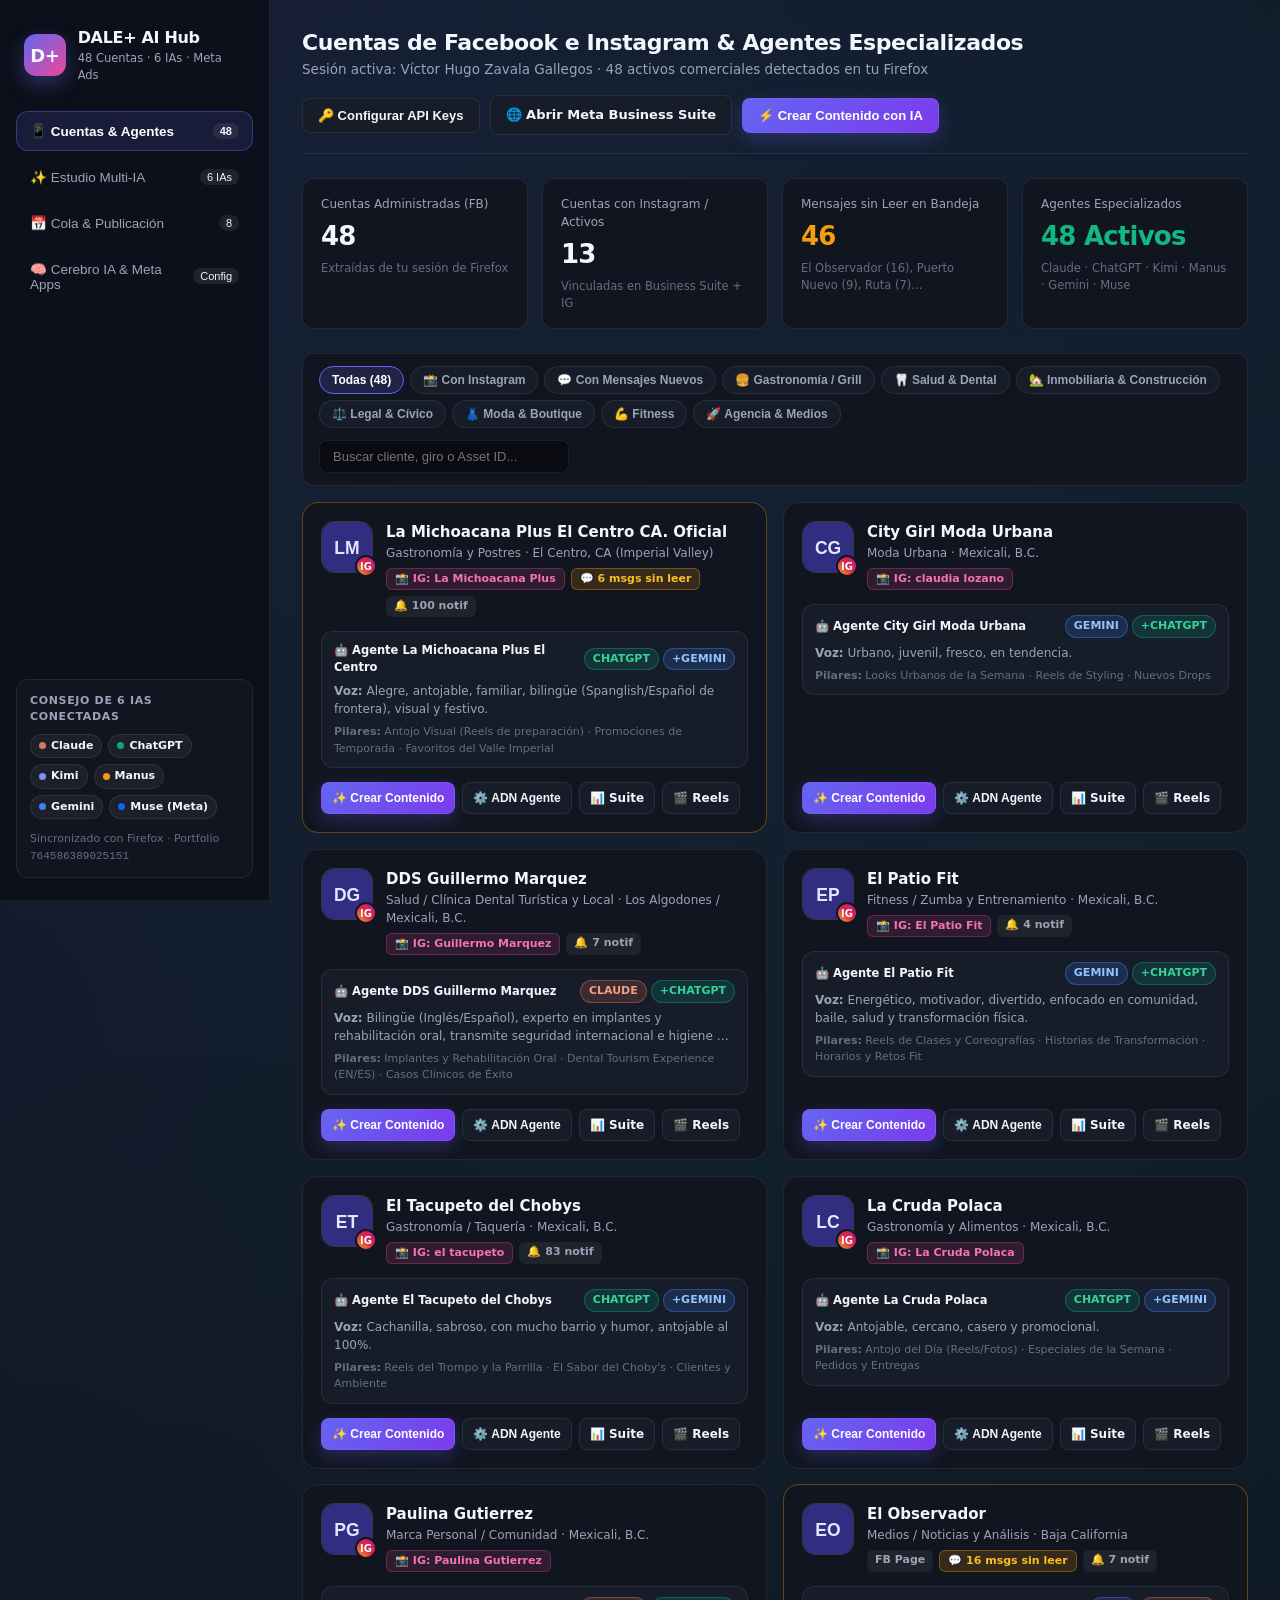
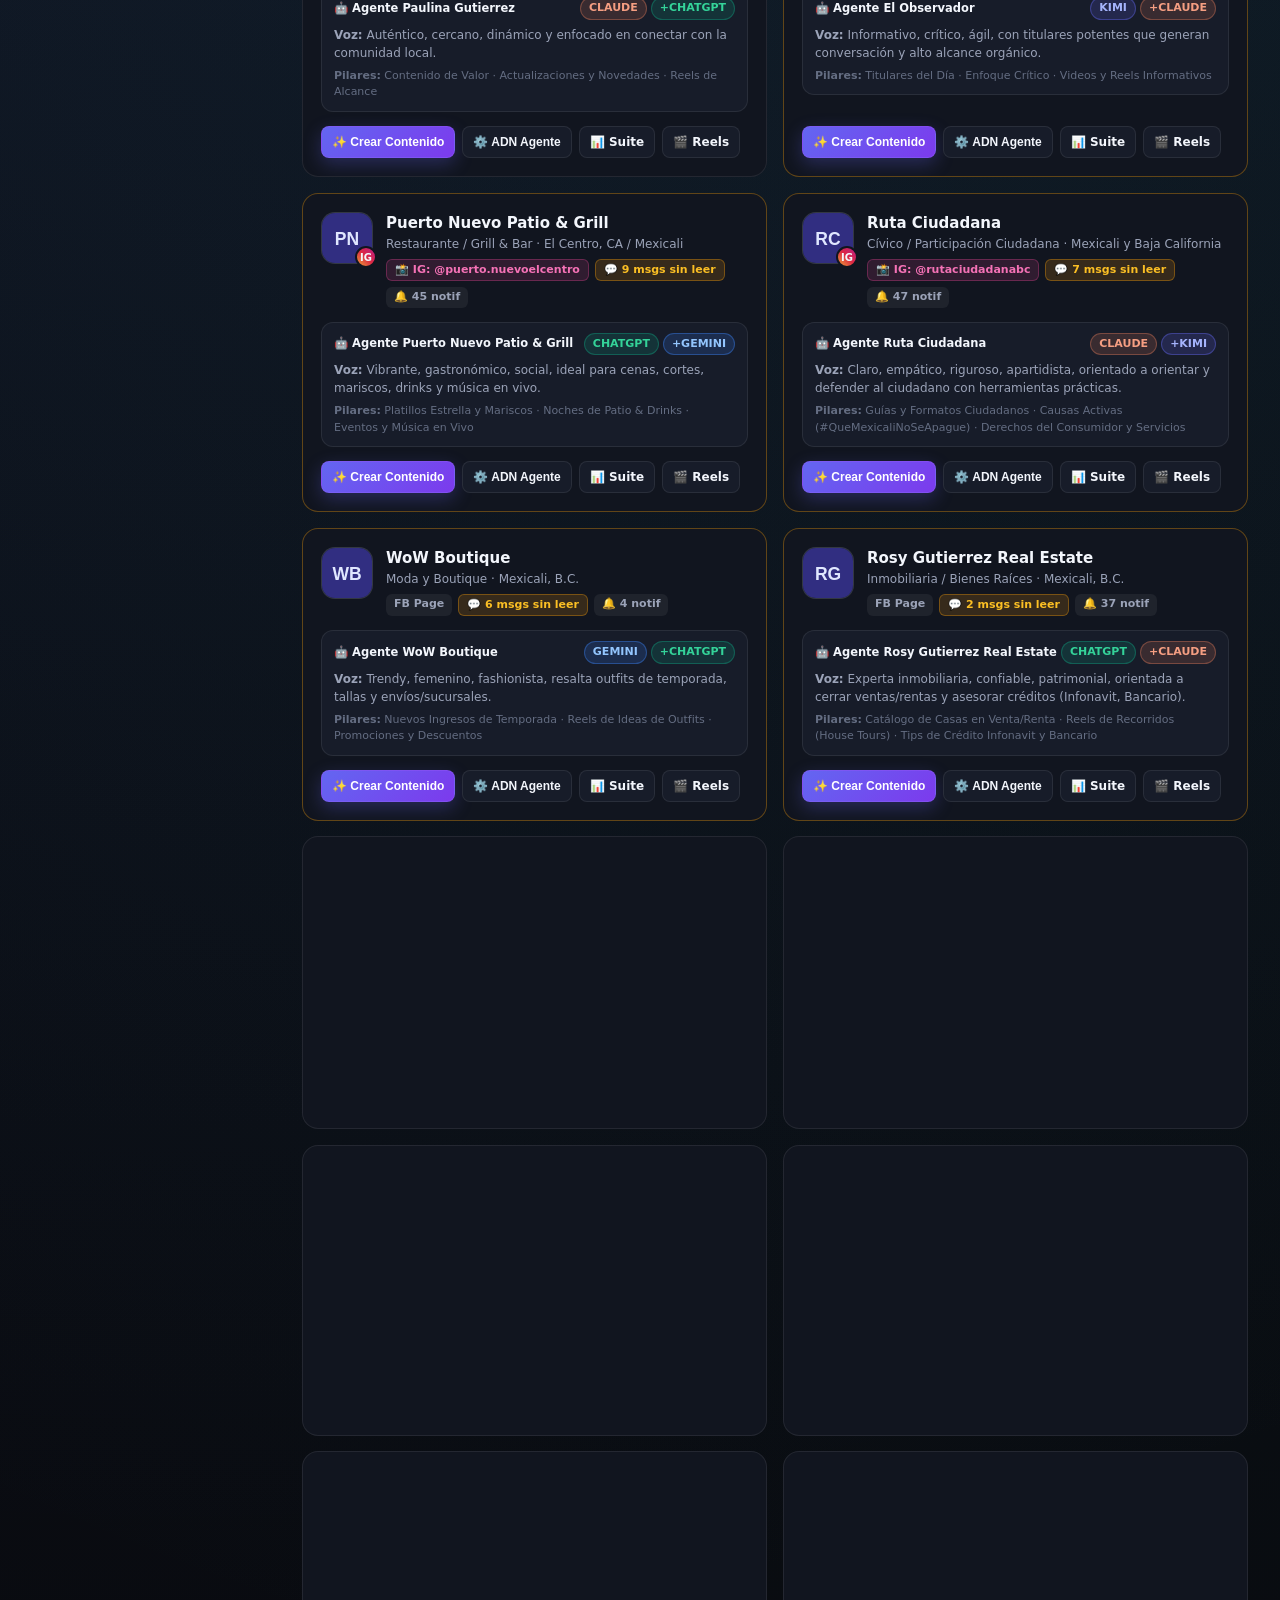
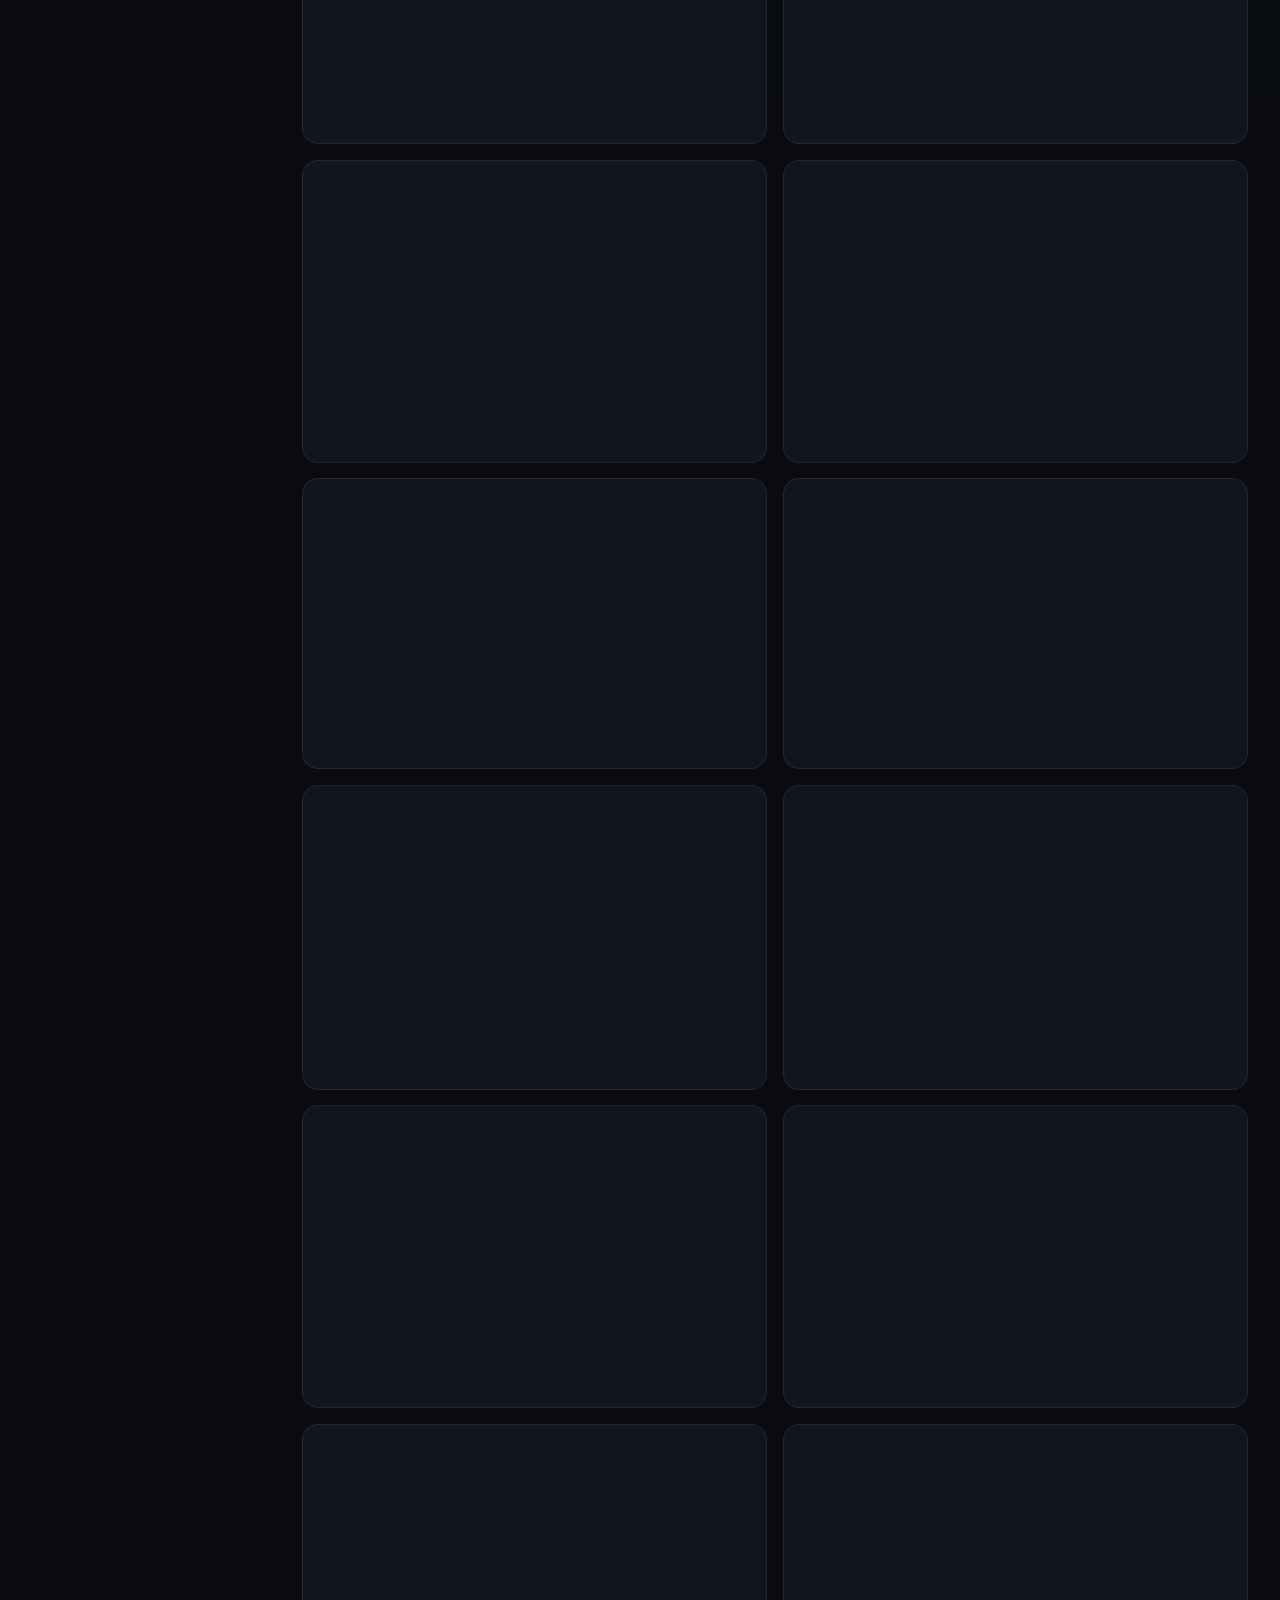
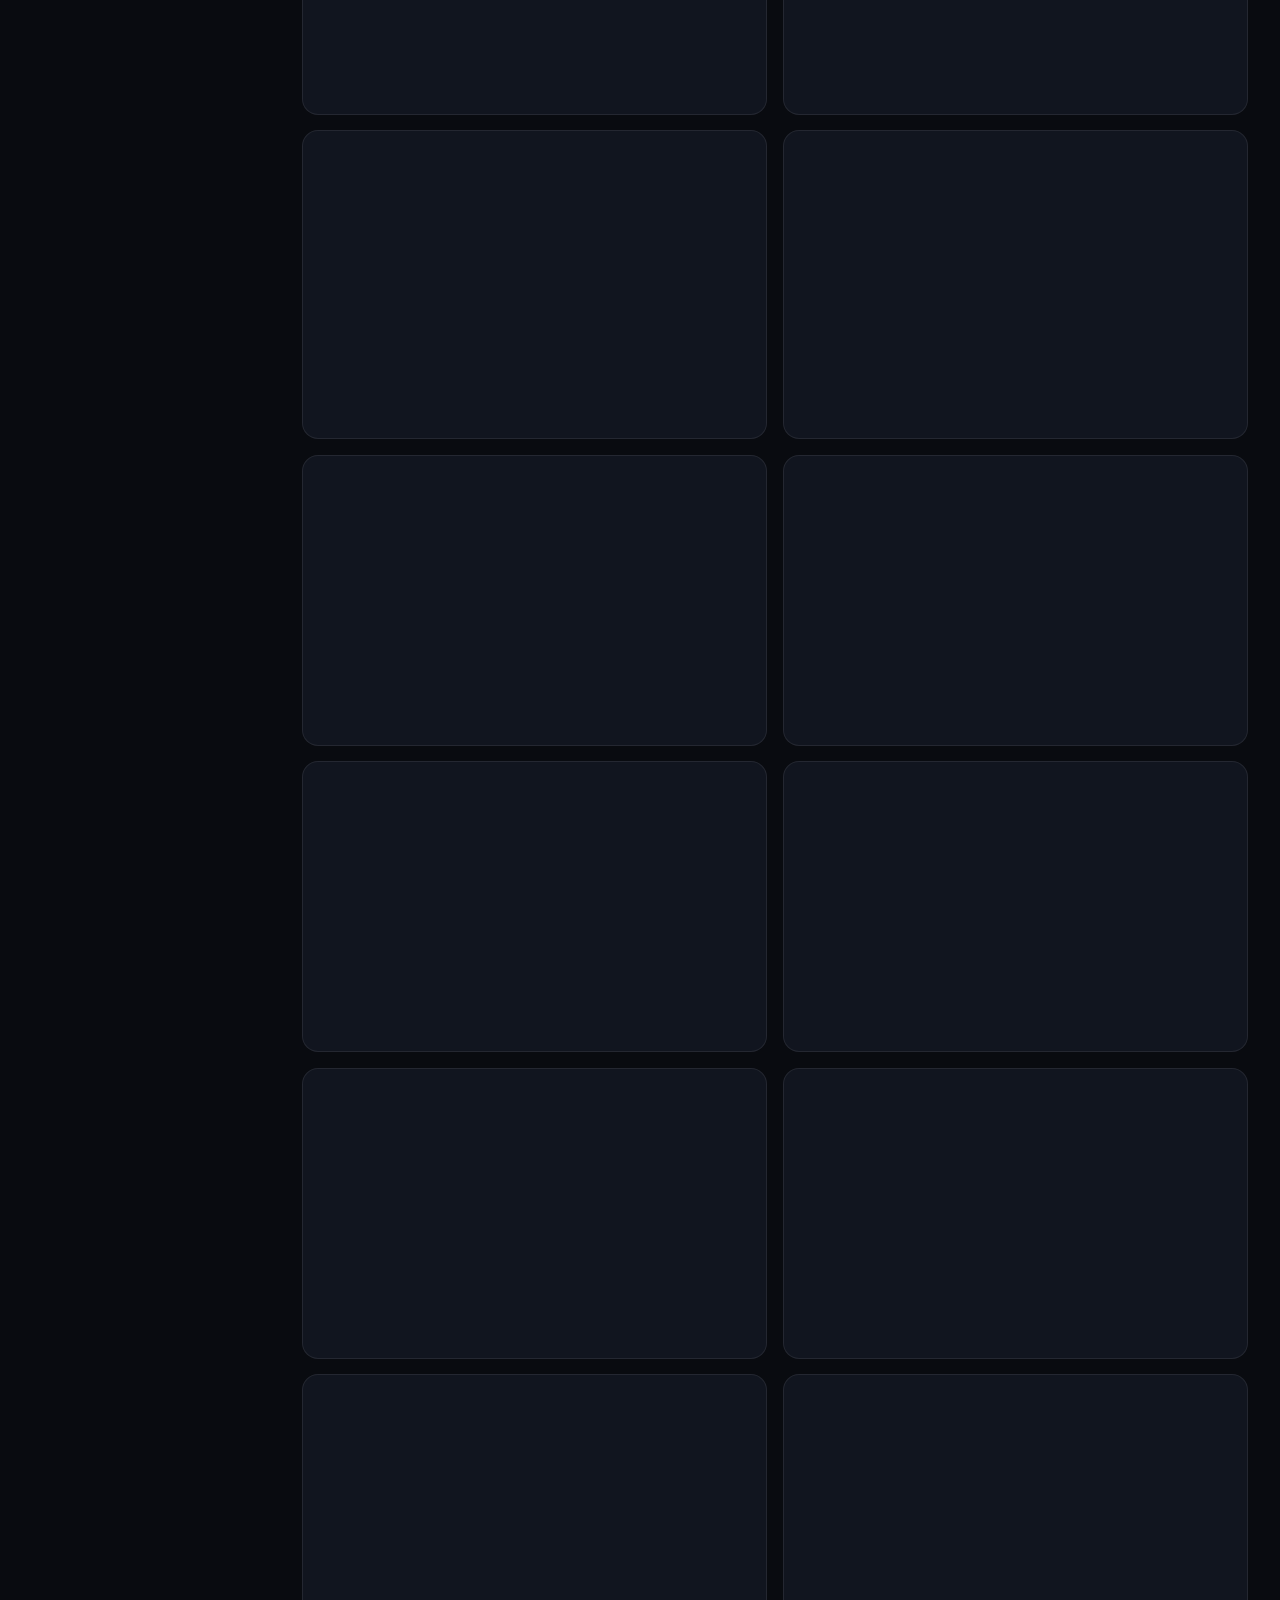
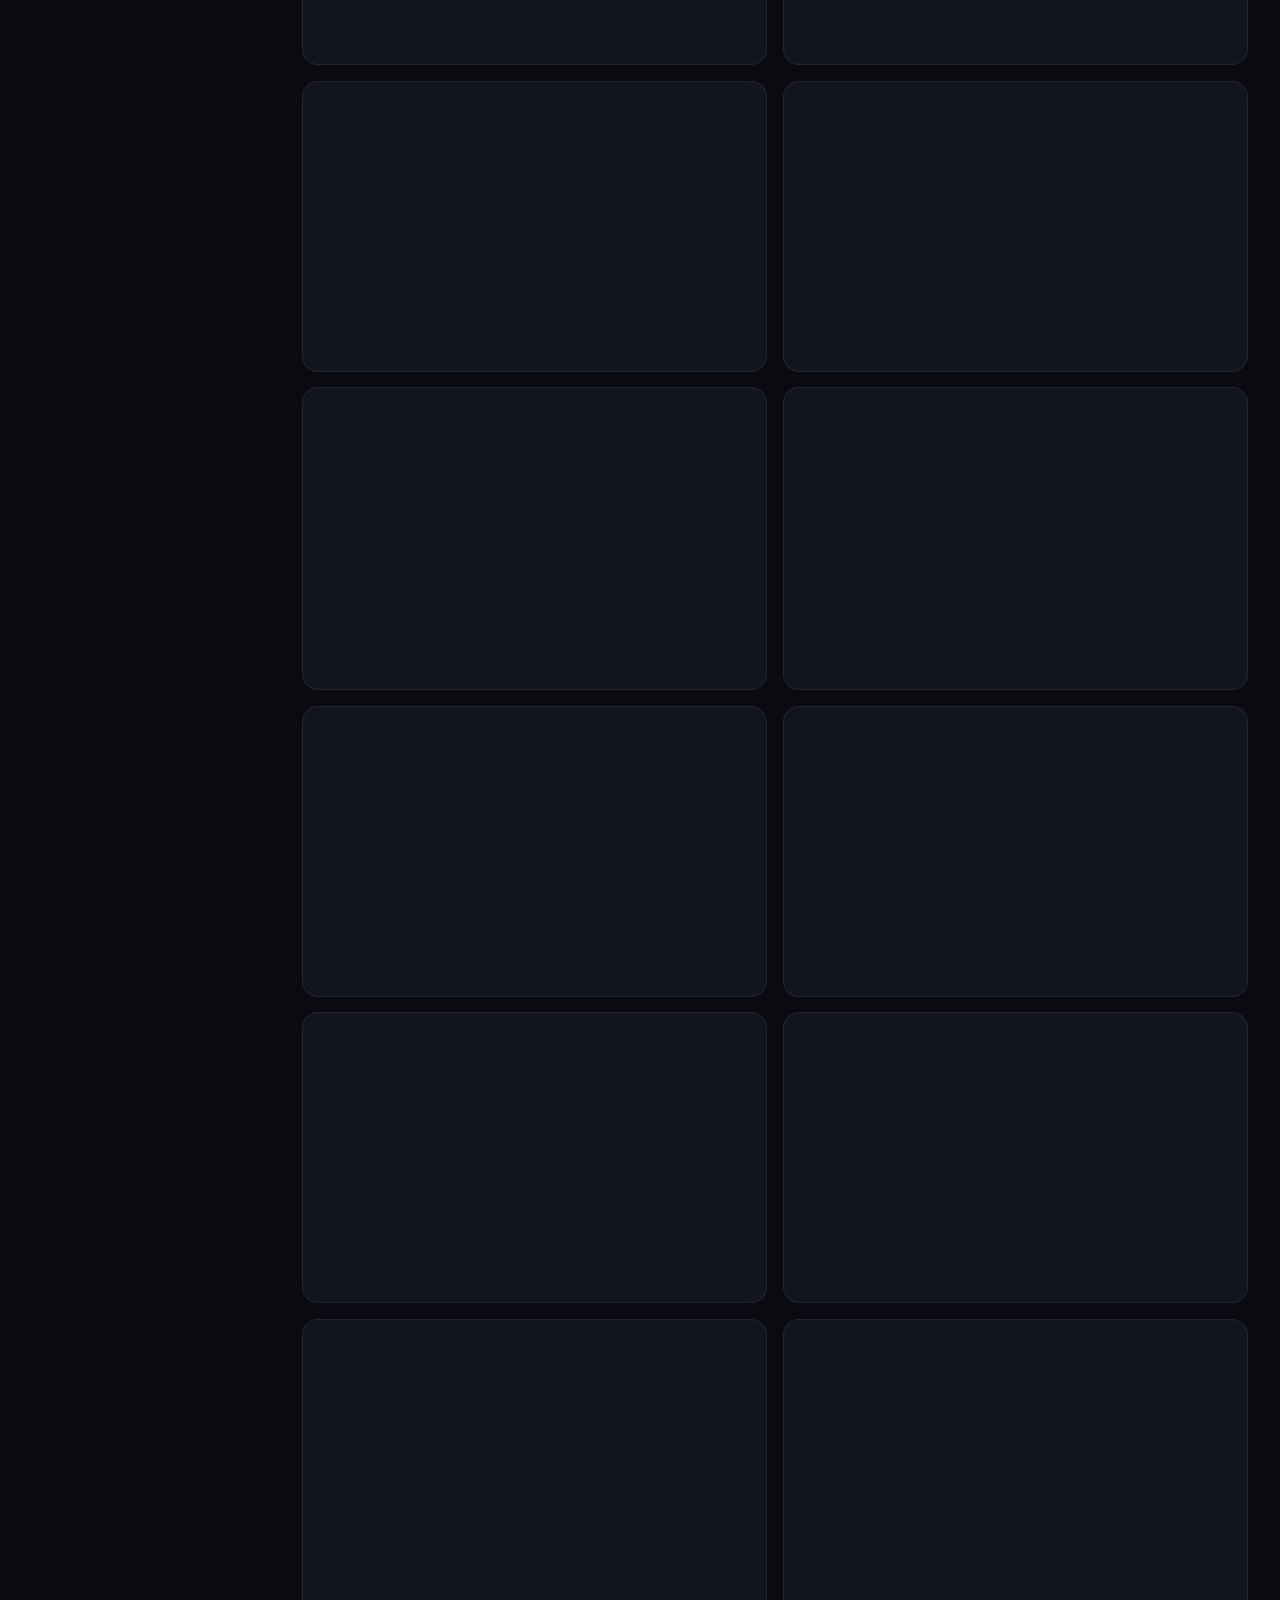
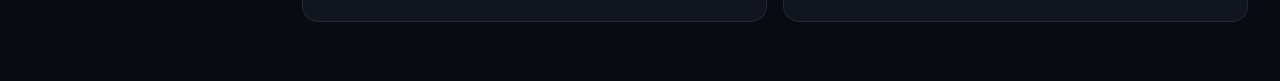
==== commit 1813e8f3: "feat: integrate Muse (Meta AI) as 6th engine for Paid Ads, Data ROAS & Scheduling" ====
--- a/public/index.html
+++ b/public/index.html
@@ -14,7 +14,7 @@
         <div class="brand-logo">D+</div>
         <div class="brand-title">
           <h1>DALE+ AI Hub</h1>
-          <p>48 Cuentas · 5 IAs · Agentes</p>
+          <p>48 Cuentas · 6 IAs · Meta Ads</p>
         </div>
       </div>
 
@@ -25,11 +25,11 @@
         </button>
         <button class="nav-btn" data-tab="studio">
           <span>✨ Estudio Multi-IA</span>
-          <span class="nav-badge">5 IAs</span>
+          <span class="nav-badge">6 IAs</span>
         </button>
         <button class="nav-btn" data-tab="queue">
           <span>📅 Cola & Publicación</span>
-          <span class="nav-badge" id="nav-count-posts">6</span>
+          <span class="nav-badge" id="nav-count-posts">8</span>
         </button>
         <button class="nav-btn" data-tab="ai-hub">
           <span>🧠 Cerebro IA & Meta Apps</span>
@@ -38,13 +38,14 @@
       </nav>
 
       <div class="ai-status-box">
-        <div class="ai-status-title">Consejo de IAs Conectadas</div>
+        <div class="ai-status-title">Consejo de 6 IAs Conectadas</div>
         <div class="ai-pill-list">
           <span class="ai-mini-pill"><span class="dot" style="background: var(--ai-claude)"></span>Claude</span>
           <span class="ai-mini-pill"><span class="dot" style="background: var(--ai-chatgpt)"></span>ChatGPT</span>
           <span class="ai-mini-pill"><span class="dot" style="background: var(--ai-kimi)"></span>Kimi</span>
           <span class="ai-mini-pill"><span class="dot" style="background: var(--ai-manus)"></span>Manus</span>
           <span class="ai-mini-pill"><span class="dot" style="background: var(--ai-gemini)"></span>Gemini</span>
+          <span class="ai-mini-pill"><span class="dot" style="background: var(--ai-muse)"></span>Muse (Meta)</span>
         </div>
         <div style="font-size: 11px; color: var(--text-muted); margin-top: 4px;">
           Sincronizado con Firefox · Portfolio <code>764586389025151</code>
@@ -88,7 +89,7 @@
         <div class="kpi-card">
           <span class="kpi-label">Agentes Especializados</span>
           <span class="kpi-value" style="color: var(--accent-emerald);">48 Activos</span>
-          <span class="kpi-sub">Claude · ChatGPT · Kimi · Manus · Gemini</span>
+          <span class="kpi-sub">Claude · ChatGPT · Kimi · Manus · Gemini · Muse</span>
         </div>
       </section>
 
@@ -133,12 +134,13 @@
               <div class="form-group">
                 <label for="studio-ai-select">2. Motor de IA / Modo de Trabajo</label>
                 <select id="studio-ai-select" class="form-control">
-                  <option value="council">🌟 Consejo de las 5 IAs (Claude + ChatGPT + Kimi + Manus + Gemini)</option>
+                  <option value="council">🌟 Consejo de las 6 IAs (Claude + ChatGPT + Kimi + Manus + Gemini + Muse)</option>
+                  <option value="muse">♾️ Muse de Meta (Publicidad Pagada, Data ROAS, Segmentación & Programación)</option>
                   <option value="claude">🟠 Claude (Storytelling, Legal, Salud & Cívico)</option>
-                  <option value="chatgpt">🟢 ChatGPT (Ventas Directas, Promos & Meta Ads)</option>
+                  <option value="chatgpt">🟢 ChatGPT (Ventas Directas, Promos & Hooks 15%)</option>
                   <option value="kimi">🟣 Kimi (Investigación Local, Datos & Noticias)</option>
                   <option value="manus">🟡 Manus (Ejecución Autónoma & Secuencias)</option>
-                  <option value="gemini">🔵 Gemini (Guion de Reels, Dirección Visual & Multimodal)</option>
+                  <option value="gemini">🔵 Gemini (Guion de Reels, Dirección Visual 85/15 & Multimodal)</option>
                 </select>
               </div>
               <div class="form-group">
@@ -167,7 +169,7 @@
 
           <!-- Live Preview Panel -->
           <div class="panel" id="studio-preview-panel">
-            <h3>👁️ Vista Previa & Aportación de las 5 IAs</h3>
+            <h3>👁️ Vista Previa, Pauta Pagada (Muse) & Aportación de las 6 IAs</h3>
             <div id="studio-preview-content" style="display: flex; flex-direction: column; gap: 14px;">
               <p style="color: var(--text-secondary); font-size: 13.5px;">
                 Selecciona un cliente y haz clic en <strong>"Generar Publicación con Agente"</strong> para ver la propuesta completa de copy, guion visual y desglose del Consejo de las 5 IAs.
@@ -198,7 +200,7 @@
       <section id="tab-ai-hub" class="tab-view hidden">
         <div class="studio-grid">
           <div class="panel">
-            <h3>🧠 Arquitectura de tus 5 IAs</h3>
+            <h3>🧠 Arquitectura de tus 6 IAs (Con Muse de Meta)</h3>
             <p style="font-size: 13px; color: var(--text-secondary);">
               Cada IA tiene un rol especializado dentro de tu agencia y colabora con los 48 agentes de clientes.
             </p>
@@ -235,12 +237,14 @@
             <option value="kimi">Kimi (Moonshot AI)</option>
             <option value="manus">Manus (Autónomo)</option>
             <option value="gemini">Gemini (Google Core)</option>
+            <option value="muse">Muse (Meta AI & Ads)</option>
           </select>
         </div>
         <div class="form-group">
           <label for="edit-agent-secondary-ai">IA de Apoyo / Co-Piloto</label>
           <select id="edit-agent-secondary-ai" class="form-control">
             <option value="gemini">Gemini (Google Core)</option>
+            <option value="muse">Muse (Meta AI & Ads)</option>
             <option value="claude">Claude (Anthropic)</option>
             <option value="chatgpt">ChatGPT (OpenAI)</option>
             <option value="kimi">Kimi (Moonshot AI)</option>
--- a/public/styles.css
+++ b/public/styles.css
@@ -20,6 +20,7 @@
   --ai-kimi: #818cf8;
   --ai-manus: #f59e0b;
   --ai-gemini: #3b82f6;
+  --ai-muse: #0866ff;
   --radius-sm: 8px;
   --radius-md: 12px;
   --radius-lg: 16px;
@@ -506,6 +507,7 @@
 .ai-kimi { background: rgba(99, 102, 241, 0.18); color: #a5b4fc; border: 1px solid rgba(99, 102, 241, 0.4); }
 .ai-manus { background: rgba(245, 158, 11, 0.18); color: #fcd34d; border: 1px solid rgba(245, 158, 11, 0.4); }
 .ai-gemini { background: rgba(59, 130, 246, 0.18); color: #93c5fd; border: 1px solid rgba(59, 130, 246, 0.4); }
+.ai-muse { background: rgba(8, 102, 255, 0.22); color: #60a5fa; border: 1px solid rgba(8, 102, 255, 0.55); }
 
 .card-actions {
   display: flex;
